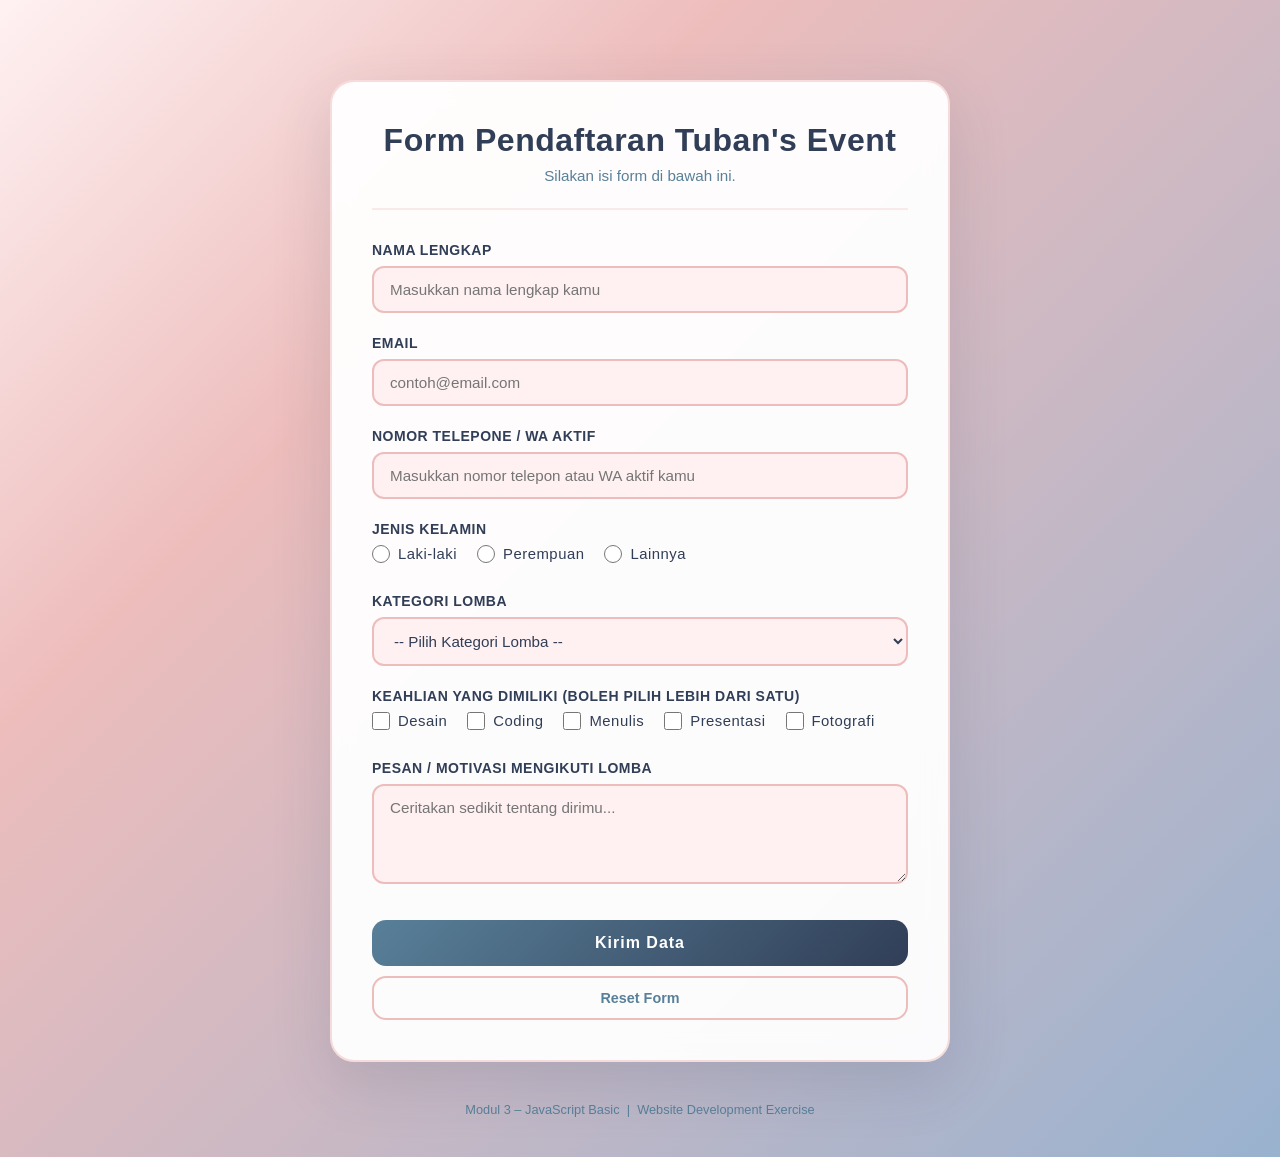
==== WEEK 3_JAVASCRIPT/index.html @ 27959f96 "fix week3 folder" ====
<!DOCTYPE html>
<html lang="id">
<head>
  <meta charset="UTF-8" />
  <meta name="viewport" content="width=device-width, initial-scale=1.0"/>
  <title>Form Pendaftaran Tuban's Event</title>
  <link rel="stylesheet" href="style.css">
</head>
<body>

    <div class="card">
        <header class="form-header">
        <h1>Form Pendaftaran Tuban's Event</h1>
        <p>Silakan isi form di bawah ini.</p>
        </header>

        <form id="registrationForm" novalidate>
            <div class="form-group">
                <label for="nama">Nama Lengkap</label>
                <input type="text" id="nama" placeholder="Masukkan nama lengkap kamu" />
                <span class="error" id="errNama">⚠ Nama tidak boleh kosong!</span>
            </div>

            <div class="form-group">
                <label for="email">Email</label>
                <input type="email" id="email" placeholder="contoh@email.com" />
                <span class="error" id="errEmail">⚠ Format email tidak valid!</span>
            </div>

            <div class="form-group">
                <label for="wa">Nomor Telepone / WA Aktif</label>
                <input type="number" id="wa" placeholder="Masukkan nomor telepon atau WA aktif kamu" />
                <span class="error" id="errWa">⚠ Nomor telepon / WA aktif tidak boleh kosong!</span>
            </div>

            <div class="form-group">
                <label>Jenis Kelamin</label>
                <div class="radio-group">
                <label><input type="radio" name="gender" value="Laki-laki" /> Laki-laki</label>
                <label><input type="radio" name="gender" value="Perempuan" /> Perempuan</label>
                <label><input type="radio" name="gender" value="Lainnya" /> Lainnya</label>
                </div>
                <span class="error" id="errGender">⚠ Pilih jenis kelamin!</span>
            </div>

            <div class="form-group">
                <label for="kategori">Kategori Lomba</label>
                <select id="kategori">
                <option value="">-- Pilih Kategori Lomba --</option>
                <option value="Desain Grafis">Desain Grafis</option>
                <option value="Fotografi">Fotografi</option>
                <option value="Coding">Coding</option>
                <option value="Debat">Debat/Public Speaking</option>
                <option value="Karya Tulis Ilmiah">Karya Tulis Ilmiah</option>
                </select>
                <span class="error" id="errKategori">⚠ Pilih kategori lomba terlebih dahulu!</span>
            </div>

            <div class="form-group">
                <label>Keahlian yang dimiliki (boleh pilih lebih dari satu)</label>
                <div class="checkbox-group">
                <label><input type="checkbox" name="hobi" value="Desain" /> Desain</label>
                <label><input type="checkbox" name="hobi" value="Coding" /> Coding</label>
                <label><input type="checkbox" name="hobi" value="Menulis" /> Menulis</label>
                <label><input type="checkbox" name="hobi" value="Presentasi" /> Presentasi</label>
                <label><input type="checkbox" name="hobi" value="Fotografi" /> Fotografi</label>
                </div>
            </div>

            <div class="form-group">
                <label for="pesan">Pesan / Motivasi Mengikuti Lomba</label>
                <textarea id="pesan" placeholder="Ceritakan sedikit tentang dirimu..."></textarea>
            </div>

            <button type="submit" class="btn-submit">Kirim Data</button>
            <button type="button" class="btn-reset" onclick="resetForm()">Reset Form</button>
        </form>
    </div>

    <div id="result">
        <h2>Data Berhasil Terkirim!</h2>
        <div class="result-grid" id="resultGrid"></div>
    </div>

    <footer>
        <p>Modul 3 – JavaScript Basic &nbsp;|&nbsp; Website Development Exercise</p>
    </footer>

    <script src="script.js"></script>
</body>
</html>
---- WEEK 3_JAVASCRIPT/style.css ----
*, *::before, *::after { 
  box-sizing: border-box; 
  margin: 0; 
  padding: 0; 
}

body {
  font-family: 'Segoe UI', Tahoma, Geneva, Verdana, sans-serif;
  background: linear-gradient(135deg, #FFF1F2 0%, #EDBDBC 30%, #99B2CF 100%);
  min-height: 100vh;
  display: flex;
  flex-direction: column;
  align-items: center;
  padding: 40px 20px;
  color: #313E57;
}

/* ===== HEADER INSIDE CARD ===== */
.form-header {
  text-align: center;
  margin-bottom: 32px;
  padding-bottom: 24px;
  border-bottom: 2px solid rgba(237, 189, 188, 0.3);
}

.form-header h1 {
  font-size: 2rem;
  font-weight: 700;
  color: #313E57;
  letter-spacing: 0.5px;
  margin-bottom: 8px;
}

.form-header p {
  font-size: 0.95rem;
  color: #598099;
  font-weight: 500;
}

/* ===== CARD WRAPPER ===== */
.card {
  background: rgba(255, 255, 255, 0.95);
  backdrop-filter: blur(12px);
  border: 2px solid rgba(237, 189, 188, 0.5);
  border-radius: 24px;
  padding: 40px;
  width: 100%;
  max-width: 620px;
  box-shadow: 0 20px 60px rgba(49, 62, 87, 0.15);
  margin-top: 40px;
}

/* ===== FORM ELEMENTS ===== */
.form-group {
  margin-bottom: 22px;
}

label {
  display: block;
  font-size: 0.875rem;
  font-weight: 600;
  color: #313E57;
  margin-bottom: 8px;
  letter-spacing: 0.5px;
  text-transform: uppercase;
}

input[type="text"],
input[type="email"],
input[type="number"],
select,
textarea {
  width: 100%;
  padding: 13px 16px;
  background: #FFF1F2;
  border: 2px solid #EDBDBC;
  border-radius: 12px;
  color: #313E57;
  font-size: 0.95rem;
  transition: border-color 0.3s, background 0.3s, box-shadow 0.3s;
  outline: none;
  font-family: 'Segoe UI', Tahoma, Geneva, Verdana, sans-serif;
}

input:focus, select:focus, textarea:focus {
  border-color: #598099;
  background: #ffffff;
  box-shadow: 0 0 0 4px rgba(89, 128, 153, 0.15);
}

select option { 
  background: #FFF1F2; 
  color: #313E57; 
}

textarea { 
  resize: vertical; 
  min-height: 100px; 
}

/* Radio & Checkbox */
.radio-group, .checkbox-group {
  display: flex;
  gap: 20px;
  flex-wrap: wrap;
  margin-top: 6px;
}

.radio-group label, .checkbox-group label {
  text-transform: none;
  font-weight: 400;
  font-size: 0.93rem;
  color: #313E57;
  display: flex;
  align-items: center;
  gap: 8px;
  cursor: pointer;
}

input[type="radio"], input[type="checkbox"] {
  accent-color: #598099;
  width: 18px;
  height: 18px;
  cursor: pointer;
}

/* Error messages */
.error {
  font-size: 0.78rem;
  color: #d63031;
  margin-top: 5px;
  display: none;
  font-weight: 500;
}

/* ===== BUTTONS ===== */
.btn-submit {
  width: 100%;
  padding: 14px;
  background: linear-gradient(135deg, #598099, #313E57);
  color: #ffffff;
  font-size: 1rem;
  font-weight: 700;
  border: none;
  border-radius: 14px;
  cursor: pointer;
  letter-spacing: 1px;
  transition: transform 0.2s, box-shadow 0.2s;
  margin-top: 10px;
}

.btn-submit:hover {
  transform: translateY(-2px);
  box-shadow: 0 8px 25px rgba(89, 128, 153, 0.35);
}

.btn-submit:active { 
  transform: translateY(0); 
}

.btn-reset {
  width: 100%;
  padding: 12px;
  background: transparent;
  color: #598099;
  font-size: 0.9rem;
  font-weight: 600;
  border: 2px solid #EDBDBC;
  border-radius: 14px;
  cursor: pointer;
  margin-top: 10px;
  transition: border-color 0.3s, color 0.3s, background 0.3s;
}

.btn-reset:hover { 
  border-color: #598099; 
  color: #313E57;
  background: #FFF1F2;
}

/* ===== RESULT CARD ===== */
#result {
  display: none;
  background: rgba(255, 255, 255, 0.95);
  border: 2px solid #99B2CF;
  border-radius: 20px;
  padding: 30px;
  margin-top: 30px;
  width: 100%;
  max-width: 620px;
  animation: fadeIn 0.5s ease;
  box-shadow: 0 15px 50px rgba(49, 62, 87, 0.12);
}

@keyframes fadeIn {
  from { opacity: 0; transform: translateY(20px); }
  to   { opacity: 1; transform: translateY(0); }
}

#result h2 {
  font-size: 1.3rem;
  color: #313E57;
  margin-bottom: 18px;
  display: flex;
  align-items: center;
  gap: 10px;
}

.result-grid {
  display: grid;
  grid-template-columns: 1fr 1fr;
  gap: 14px;
}

.result-item {
  background: linear-gradient(135deg, #FFF1F2 0%, #EDBDBC 100%);
  border-radius: 12px;
  padding: 12px 16px;
  border: 1px solid rgba(237, 189, 188, 0.5);
}

.result-item .r-label {
  font-size: 0.72rem;
  color: #598099;
  text-transform: uppercase;
  letter-spacing: 0.5px;
  margin-bottom: 4px;
  font-weight: 600;
}

.result-item .r-value {
  font-size: 0.95rem;
  color: #313E57;
  font-weight: 600;
  word-break: break-word;
}

/* ===== FOOTER ===== */
footer {
  margin-top: 40px;
  font-size: 0.8rem;
  color: #598099;
  text-align: center;
  font-weight: 500;
}

/* ===== RESPONSIVE — MOBILE ===== */
@media (max-width: 600px) {
  .form-header h1 { 
    font-size: 1.5rem; 
  }
  
  .form-header p {
    font-size: 0.85rem;
  }
  
  .card { 
    padding: 28px 20px;
    margin-top: 20px;
  }
  
  .result-grid { 
    grid-template-columns: 1fr; 
  }
  
  .radio-group, .checkbox-group { 
    flex-direction: column; 
    gap: 10px; 
  }
}
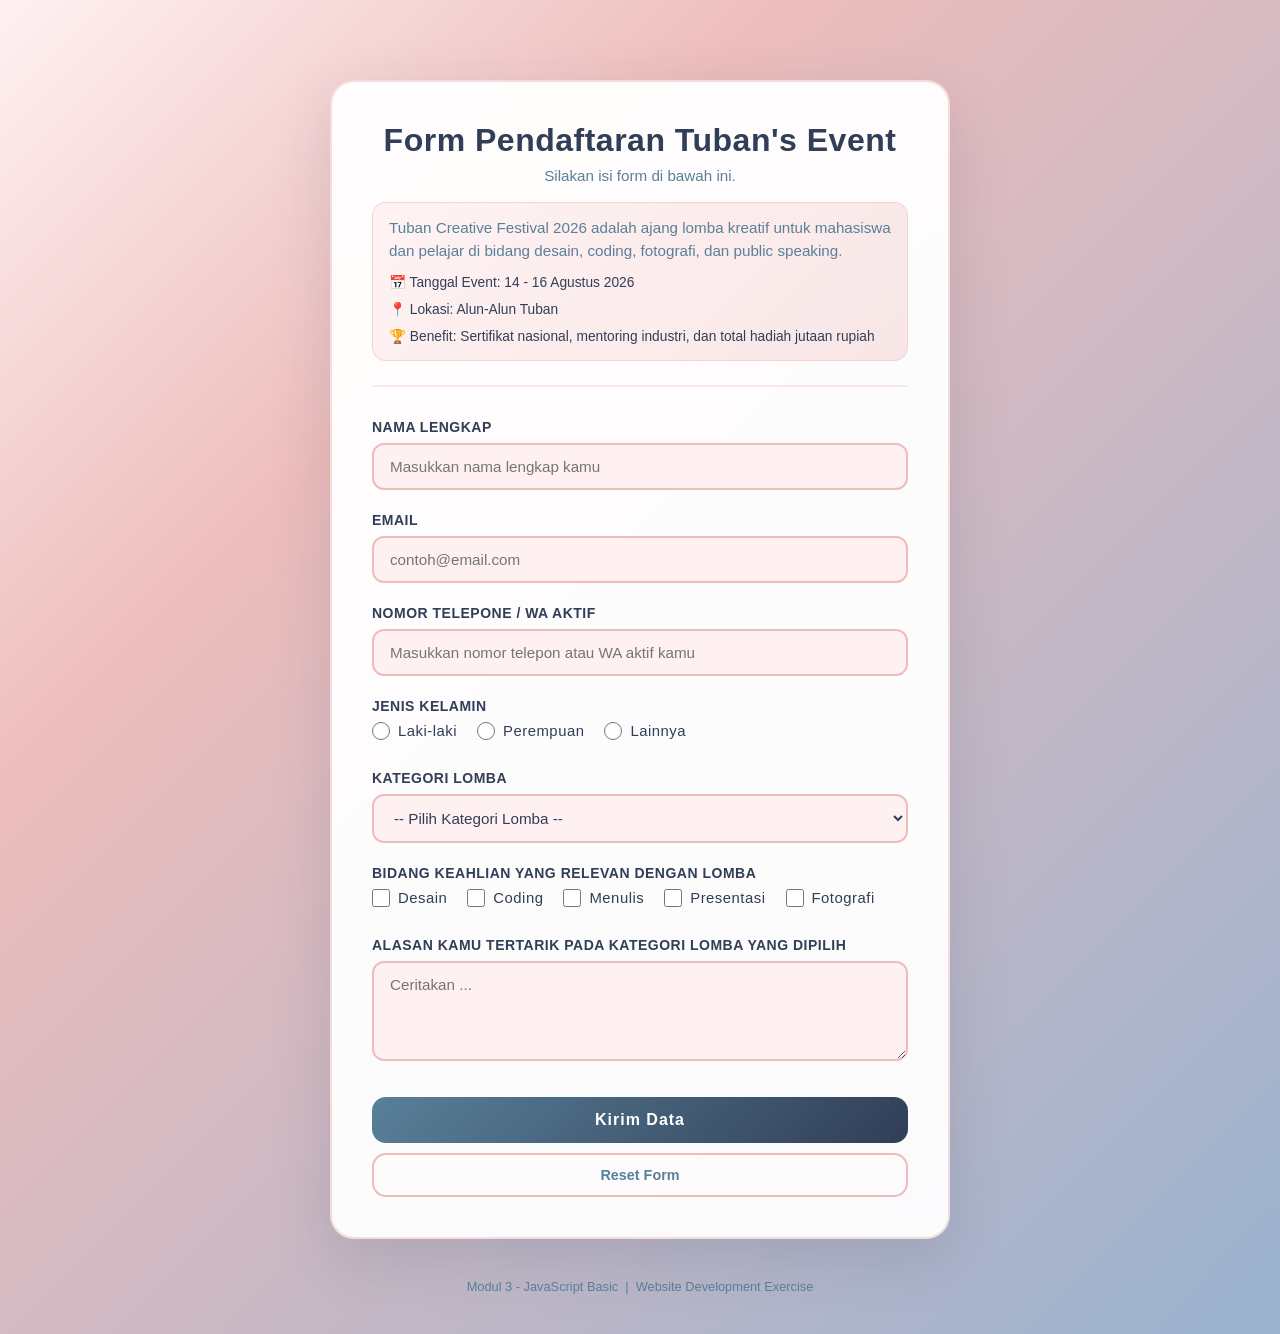
==== commit ebd29386: "update: WEEK 3 JavaScript - form pendaftaran event" ====
--- a/WEEK 3_JAVASCRIPT/index.html
+++ b/WEEK 3_JAVASCRIPT/index.html
@@ -1,4 +1,4 @@
-<!DOCTYPE html>
+﻿<!DOCTYPE html>
 <html lang="id">
 <head>
   <meta charset="UTF-8" />
@@ -12,25 +12,37 @@
         <header class="form-header">
         <h1>Form Pendaftaran Tuban's Event</h1>
         <p>Silakan isi form di bawah ini.</p>
+
+        <div class="event-info">
+            <p class="event-desc">
+                Tuban Creative Festival 2026 adalah ajang lomba kreatif untuk mahasiswa dan pelajar
+                di bidang desain, coding, fotografi, dan public speaking.
+            </p>
+            <ul class="event-meta">
+                <li>&#128197; Tanggal Event: 14 - 16 Agustus 2026</li>
+                <li>&#128205; Lokasi: Alun-Alun Tuban </li>
+                <li>&#127942; Benefit: Sertifikat nasional, mentoring industri, dan total hadiah jutaan rupiah</li>
+            </ul>
+        </div>
         </header>
 
         <form id="registrationForm" novalidate>
             <div class="form-group">
                 <label for="nama">Nama Lengkap</label>
                 <input type="text" id="nama" placeholder="Masukkan nama lengkap kamu" />
-                <span class="error" id="errNama">⚠ Nama tidak boleh kosong!</span>
+                <span class="error" id="errNama">&#9888; Nama tidak boleh kosong!</span>
             </div>
 
             <div class="form-group">
                 <label for="email">Email</label>
                 <input type="email" id="email" placeholder="contoh@email.com" />
-                <span class="error" id="errEmail">⚠ Format email tidak valid!</span>
+                <span class="error" id="errEmail">&#9888; Format email tidak valid!</span>
             </div>
 
             <div class="form-group">
                 <label for="wa">Nomor Telepone / WA Aktif</label>
                 <input type="number" id="wa" placeholder="Masukkan nomor telepon atau WA aktif kamu" />
-                <span class="error" id="errWa">⚠ Nomor telepon / WA aktif tidak boleh kosong!</span>
+                <span class="error" id="errWa">&#9888; Nomor telepon / WA aktif tidak boleh kosong!</span>
             </div>
 
             <div class="form-group">
@@ -40,7 +52,7 @@
                 <label><input type="radio" name="gender" value="Perempuan" /> Perempuan</label>
                 <label><input type="radio" name="gender" value="Lainnya" /> Lainnya</label>
                 </div>
-                <span class="error" id="errGender">⚠ Pilih jenis kelamin!</span>
+                <span class="error" id="errGender">&#9888; Pilih jenis kelamin!</span>
             </div>
 
             <div class="form-group">
@@ -53,11 +65,11 @@
                 <option value="Debat">Debat/Public Speaking</option>
                 <option value="Karya Tulis Ilmiah">Karya Tulis Ilmiah</option>
                 </select>
-                <span class="error" id="errKategori">⚠ Pilih kategori lomba terlebih dahulu!</span>
+                <span class="error" id="errKategori">&#9888; Pilih kategori lomba terlebih dahulu!</span>
             </div>
 
             <div class="form-group">
-                <label>Keahlian yang dimiliki (boleh pilih lebih dari satu)</label>
+                <label>Bidang Keahlian yang Relevan dengan Lomba</label>
                 <div class="checkbox-group">
                 <label><input type="checkbox" name="hobi" value="Desain" /> Desain</label>
                 <label><input type="checkbox" name="hobi" value="Coding" /> Coding</label>
@@ -68,8 +80,8 @@
             </div>
 
             <div class="form-group">
-                <label for="pesan">Pesan / Motivasi Mengikuti Lomba</label>
-                <textarea id="pesan" placeholder="Ceritakan sedikit tentang dirimu..."></textarea>
+                <label for="pesan">Alasan kamu tertarik pada kategori lomba yang dipilih</label>
+                <textarea id="pesan" placeholder="Ceritakan ..."></textarea>
             </div>
 
             <button type="submit" class="btn-submit">Kirim Data</button>
@@ -83,9 +95,12 @@
     </div>
 
     <footer>
-        <p>Modul 3 – JavaScript Basic &nbsp;|&nbsp; Website Development Exercise</p>
+        <p>Modul 3 - JavaScript Basic &nbsp;|&nbsp; Website Development Exercise</p>
     </footer>
 
     <script src="script.js"></script>
 </body>
-</html>+</html>
+
+
+
--- a/WEEK 3_JAVASCRIPT/style.css
+++ b/WEEK 3_JAVASCRIPT/style.css
@@ -1,4 +1,4 @@
-*, *::before, *::after { 
+﻿*, *::before, *::after { 
   box-sizing: border-box; 
   margin: 0; 
   padding: 0; 
@@ -36,6 +36,37 @@
   color: #598099;
   font-weight: 500;
 }
+
+.event-info {
+  margin-top: 18px;
+  background: linear-gradient(135deg, rgba(255, 241, 242, 0.9) 0%, rgba(237, 189, 188, 0.35) 100%);
+  border: 1px solid rgba(237, 189, 188, 0.55);
+  border-radius: 14px;
+  padding: 14px 16px;
+  text-align: left;
+}
+
+.event-desc {
+  font-size: 0.9rem;
+  color: #313E57;
+  font-weight: 500;
+  line-height: 1.5;
+  margin-bottom: 10px;
+}
+
+.event-meta {
+  list-style: none;
+  display: grid;
+  gap: 8px;
+  padding-left: 0;
+}
+
+.event-meta li {
+  font-size: 0.86rem;
+  color: #313E57;
+  line-height: 1.4;
+}
+
 
 /* ===== CARD WRAPPER ===== */
 .card {
@@ -244,7 +275,7 @@
   font-weight: 500;
 }
 
-/* ===== RESPONSIVE — MOBILE ===== */
+/* ===== RESPONSIVE â€” MOBILE ===== */
 @media (max-width: 600px) {
   .form-header h1 { 
     font-size: 1.5rem; 
@@ -267,4 +298,5 @@
     flex-direction: column; 
     gap: 10px; 
   }
-}+}
+
